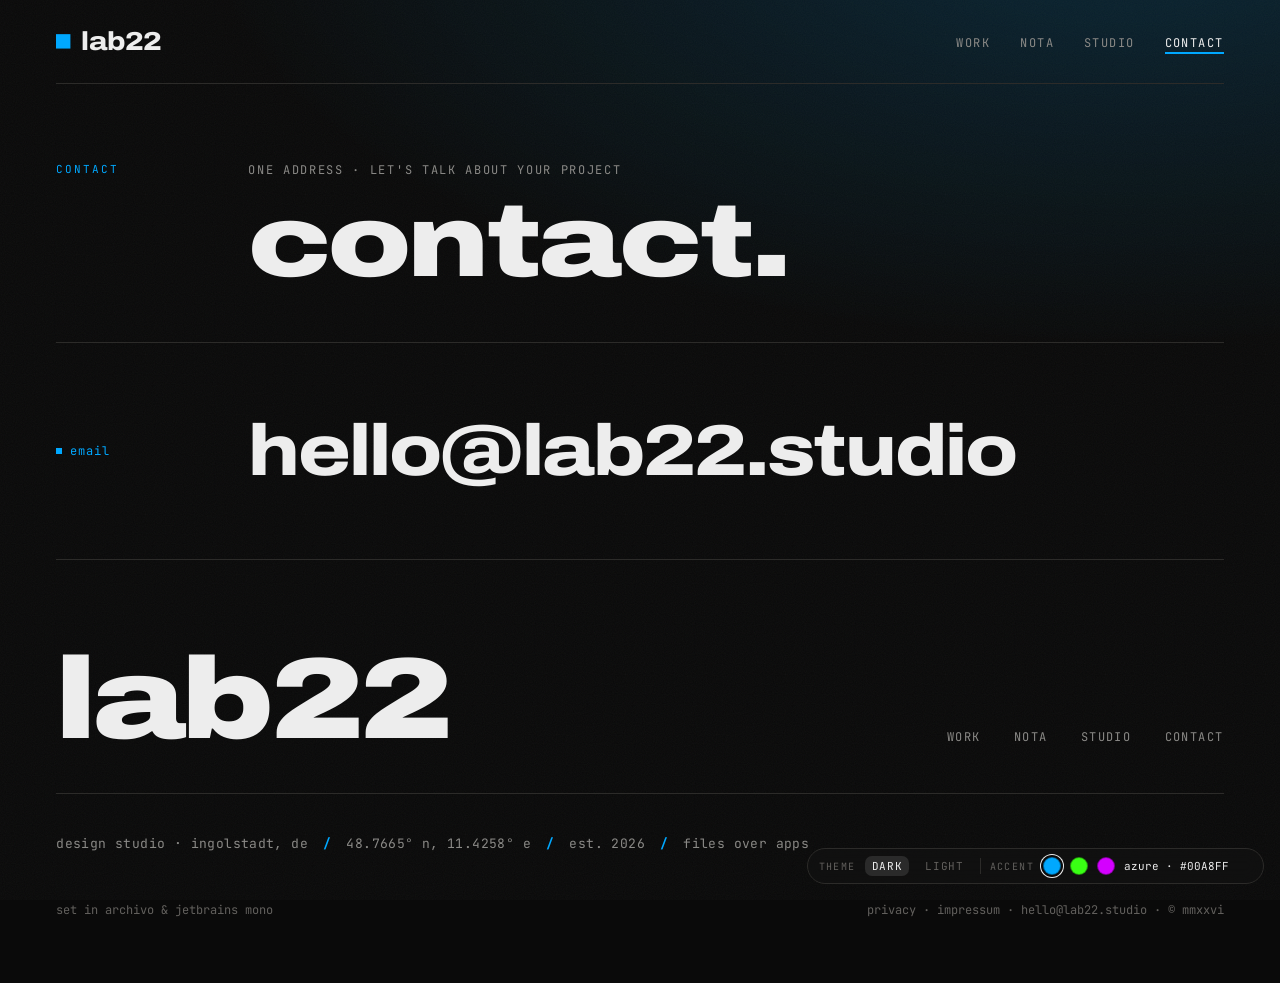
==== contact/index.html @ 40a488ed "redesign: engineered studio (Direction A) — Archivo + JetBrains Mono, blue #00A8FF signature, dark/l" ====
<!doctype html>
<html lang="en" data-theme="dark">
<head>
<meta charset="utf-8" />
<meta name="viewport" content="width=device-width, initial-scale=1" />
<title>contact — lab22</title>
<meta name="description" content="contact lab22 — hello@lab22.studio" />
<link rel="preconnect" href="https://fonts.googleapis.com" />
<link rel="preconnect" href="https://fonts.gstatic.com" crossorigin />
<link href="https://fonts.googleapis.com/css2?family=Archivo:wdth,wght@62..125,300..900&family=JetBrains+Mono:wght@400;500;700&display=swap" rel="stylesheet" />
<link rel="stylesheet" href="../styles.css" />
</head>
<body>
  <div class="wrap">

    <nav class="nav reveal d1" aria-label="primary">
      <a class="brand" href="../" aria-label="lab22 home">
        <span class="mark-sq" aria-hidden="true">■</span>
        <span class="wordmark">lab22</span>
      </a>
      <ul>
        <li><a href="../work/">work</a></li>
        <li><a href="../nota/">nota</a></li>
        <li><a href="../studio/">studio</a></li>
        <li><a class="is-active" href="./" aria-current="page">contact</a></li>
      </ul>
    </nav>

    <header class="page-head">
      <div class="marker">contact</div>
      <div>
        <p class="kicker">one address · let's talk about your project</p>
        <h1 class="title">contact.</h1>
      </div>
    </header>

    <section class="solo-body">
      <div class="marker"><span class="dot"></span>email</div>
      <a class="big-email" href="mailto:hello@lab22.studio">hello@lab22.studio</a>
    </section>

    <footer class="banner">
      <div class="banner-top">
        <a class="banner-mark" href="../" aria-label="lab22">lab22</a>
        <nav class="banner-nav" aria-label="footer">
          <a href="../work/">work</a>
          <a href="../nota/">nota</a>
          <a href="../studio/">studio</a>
          <a href="./">contact</a>
        </nav>
      </div>
      <div class="banner-meta">
        <span>design studio · ingolstadt, de</span>
        <span class="sl">/</span>
        <span>48.7665° n, 11.4258° e</span>
        <span class="sl">/</span>
        <span>est. 2026</span>
        <span class="sl">/</span>
        <span>files over apps</span>
      </div>
      <div class="banner-foot">
        <span>set in archivo &amp; jetbrains mono</span>
        <span><a href="../privacy/">privacy</a> · <a href="../impressum/">impressum</a> · <a href="mailto:hello@lab22.studio">hello@lab22.studio</a> · ©︎ mmxxvi</span>
      </div>
    </footer>

  </div>

  <div class="audit" role="group" aria-label="theme and accent">
    <span class="lab">theme</span>
    <button class="seg" data-theme="dark" aria-pressed="true">dark</button>
    <button class="seg" data-theme="light" aria-pressed="false">light</button>
    <span class="div"></span>
    <span class="lab">accent</span>
    <button class="sw" style="background:#00a8ff" data-neon="#00a8ff" data-name="azure · #00A8FF" aria-pressed="true" title="azure (signature)"></button>
    <button class="sw" style="background:#39ff14" data-neon="#39ff14" data-name="volt · #39FF14" aria-pressed="false" title="volt"></button>
    <button class="sw" style="background:#d400ff" data-neon="#d400ff" data-name="ultraviolet · #D400FF" aria-pressed="false" title="ultraviolet"></button>
    <span class="name mono" id="neon-name">azure · #00A8FF</span>
  </div>

  <script src="../script.js"></script>
</body>
</html>
---- styles.css ----
/* lab22.studio — engineered studio · Direction A
   Archivo (display) + JetBrains Mono (meta) · single blue signature #00A8FF
   dark = accent as text · light = accent as fills. Built 2026-06-14. */

:root{
  /* ---- dark (default) · accent = blue (single signature) ---- */
  --bg:#0a0a0a;
  --bg-elev:#111111;
  --ink:#ededed;
  --ink-dim:oklch(0.63 0.004 80);
  --ink-faint:oklch(0.49 0.006 90);
  --rule:oklch(0.29 0.004 80);
  --rule-soft:oklch(0.22 0.004 80);
  --neon:#00a8ff;
  --chip-ink:#04121d;
  --bloom-blend:screen;
  --bloom:30%;
  --bloom-op:.6;
  --grain-blend:normal;
  --grain-op:.045;
  --gut:clamp(20px,4.4vw,64px);
  --maxw:1320px;
  --rail:clamp(120px,12vw,180px);
}
:root[data-theme="light"]{
  /* ---- light: toned studio paper (warmer than white; cooler than nota cream) ---- */
  --bg:#e8e4d7;
  --bg-elev:#f1ede1;
  --ink:#14130f;
  --ink-dim:oklch(0.46 0.006 95);
  --ink-faint:oklch(0.66 0.007 95);
  --rule:oklch(0.86 0.006 95);
  --rule-soft:oklch(0.91 0.005 95);
  --chip-ink:#04121d;
  --bloom-blend:normal;
  --bloom:18%;
  --bloom-op:.4;
  --grain-blend:multiply;
  --grain-op:.05;
}
*{box-sizing:border-box;margin:0;padding:0}
html{-webkit-text-size-adjust:100%;scroll-behavior:smooth}
body{
  background:var(--bg);color:var(--ink);
  font-family:"Archivo",system-ui,sans-serif;font-weight:400;line-height:1.5;
  -webkit-font-smoothing:antialiased;text-rendering:optimizeLegibility;overflow-x:hidden;
  transition:background .35s ease,color .35s ease;
}
body::before{
  content:"";position:fixed;inset:0;z-index:0;pointer-events:none;
  background:radial-gradient(120vw 80vh at 88% -10%, color-mix(in srgb,var(--neon) var(--bloom), transparent), transparent 60%);
  mix-blend-mode:var(--bloom-blend);opacity:var(--bloom-op);transition:background .4s ease,opacity .35s ease;
}
body::after{
  content:"";position:fixed;inset:0;z-index:1;pointer-events:none;opacity:var(--grain-op);mix-blend-mode:var(--grain-blend);
  background-image:url("data:image/svg+xml,%3Csvg xmlns='http://www.w3.org/2000/svg' width='160' height='160'%3E%3Cfilter id='n'%3E%3CfeTurbulence type='fractalNoise' baseFrequency='0.9' numOctaves='2'/%3E%3C/filter%3E%3Crect width='100%25' height='100%25' filter='url(%23n)'/%3E%3C/svg%3E");
}
.wrap{position:relative;z-index:2;max-width:var(--maxw);margin:0 auto;padding:0 var(--gut)}
a{color:inherit;text-decoration:none}
.mono{font-family:"JetBrains Mono",monospace}
.label{font-family:"JetBrains Mono",monospace;font-size:11px;letter-spacing:.18em;text-transform:uppercase;color:var(--ink-dim)}
.chip{color:var(--chip-ink);background:var(--neon);border-radius:4px;padding:1px 7px;-webkit-box-decoration-break:clone;box-decoration-break:clone}

/* nav */
.nav{display:flex;align-items:center;justify-content:space-between;padding:22px 0;border-bottom:1px solid var(--rule)}
.brand{display:flex;align-items:center;gap:11px}
.mark-sq{color:var(--neon);font-family:"JetBrains Mono",monospace;font-size:24px;line-height:1;flex:none}
.wordmark{font-weight:800;font-stretch:115%;font-size:26px;letter-spacing:-.03em}
.nav ul{display:flex;gap:clamp(14px,2.4vw,30px);list-style:none}
.nav ul a{font-family:"JetBrains Mono",monospace;font-size:12px;letter-spacing:.12em;text-transform:uppercase;color:var(--ink-dim);position:relative;padding-bottom:3px}
.nav ul a::after{content:"";position:absolute;left:0;bottom:0;width:0;height:2px;background:var(--neon);transition:width .22s ease}
.nav ul a:hover{color:var(--ink)}
.nav ul a:hover::after{width:100%}
.nav ul a.is-active{color:var(--ink)}
.nav ul a.is-active::after{width:100%}

/* hero (home) */
.hero{padding:clamp(30px,4.6vw,58px) 0 clamp(28px,3.6vw,50px);border-bottom:1px solid var(--rule)}
.hero .over{display:flex;gap:14px;align-items:baseline;margin-bottom:clamp(16px,2.4vw,28px)}
.hero .over .idx{color:var(--neon)}
.display{font-weight:900;font-stretch:125%;line-height:.98;letter-spacing:-.025em;font-size:clamp(30px,5.6vw,80px);text-transform:lowercase}
.display .soft{color:var(--ink)}
.lede-line{margin-top:clamp(16px,2.4vw,26px);font-size:clamp(16px,1.9vw,22px);font-weight:500;font-stretch:106%;letter-spacing:-.01em;max-width:34ch;color:var(--ink)}
.lede-line .soft{color:var(--ink-faint)}
.principles{margin-top:clamp(14px,1.8vw,22px);display:flex;flex-wrap:wrap;gap:10px 0;font-family:"JetBrains Mono",monospace;font-size:clamp(12px,1.4vw,15px);color:var(--ink-dim)}
.principles span{display:inline-flex;align-items:center}
.principles span:not(:last-child)::after{content:"+";margin:0 14px;color:var(--neon);font-weight:700}
.principles b{color:var(--ink);font-weight:500}

/* practice rows (home) */
.row{display:grid;grid-template-columns:var(--rail) 1fr;gap:clamp(18px,3vw,48px);padding:clamp(48px,7vw,90px) 0;border-bottom:1px solid var(--rule)}
.row .rail{display:flex;flex-direction:column;gap:8px;align-items:flex-start}
.row .num{font-family:"JetBrains Mono",monospace;font-size:12px;color:var(--neon);letter-spacing:.08em}
.h-lg{font-weight:800;font-stretch:118%;line-height:1.0;letter-spacing:-.02em;font-size:clamp(30px,5.4vw,68px);text-transform:lowercase}
.h-lg .em{color:var(--neon)}
.subline{margin-top:18px;color:var(--ink-dim);font-size:clamp(15px,1.7vw,18px)}
.cta,.link,.email{display:inline-flex;align-items:center;gap:10px;margin-top:26px;font-family:"JetBrains Mono",monospace;font-size:13px;letter-spacing:.08em;text-transform:uppercase}
.cta{color:var(--neon)}
.link,.email{color:var(--ink);border-bottom:1px solid var(--rule);padding-bottom:4px;transition:border-color .2s}
.link:hover,.email:hover{border-color:var(--neon)}
.arrow{transition:transform .2s ease}
.cta:hover .arrow,.link:hover .arrow,.email:hover .arrow{transform:translateX(5px)}
.row .copy{font-size:clamp(22px,3.4vw,40px);font-weight:500;font-stretch:108%;line-height:1.18;letter-spacing:-.01em;max-width:18ch}
.row .copy .soft{color:var(--ink-faint)}
.place{color:var(--neon)}

/* ---------- inner-page components ---------- */
.page-head{display:grid;grid-template-columns:var(--rail) 1fr;gap:clamp(18px,3vw,48px);padding:clamp(40px,6vw,80px) 0 clamp(30px,4vw,52px);border-bottom:1px solid var(--rule)}
.page-head .marker{font-family:"JetBrains Mono",monospace;font-size:11px;letter-spacing:.18em;text-transform:uppercase;color:var(--neon)}
.kicker{font-family:"JetBrains Mono",monospace;font-size:12px;letter-spacing:.14em;text-transform:uppercase;color:var(--ink-dim);margin-bottom:14px}
.title{font-weight:900;font-stretch:125%;line-height:.96;letter-spacing:-.03em;font-size:clamp(40px,8vw,104px);text-transform:lowercase}
.title .em{color:var(--neon)}
:root[data-theme="light"] .title .em{color:var(--chip-ink);background:var(--neon);border-radius:6px;padding:0 .1em;-webkit-box-decoration-break:clone;box-decoration-break:clone}

.section{display:grid;grid-template-columns:var(--rail) 1fr;gap:clamp(18px,3vw,48px);padding:clamp(40px,6vw,80px) 0;border-bottom:1px solid var(--rule)}
.section .marker{display:flex;align-items:center;gap:8px;font-family:"JetBrains Mono",monospace;font-size:12px;letter-spacing:.08em;color:var(--neon)}
.section .marker .dot{width:6px;height:6px;background:var(--neon);display:inline-block}
.section .body{max-width:64ch}
.section .body .label{display:block;margin-bottom:14px}
.section .h{font-weight:800;font-stretch:112%;line-height:1.05;letter-spacing:-.02em;font-size:clamp(24px,3.6vw,44px);text-transform:lowercase;margin-bottom:18px}
.section .h .em{color:var(--neon)}
.section .body p{color:var(--ink-dim);font-size:clamp(15px,1.5vw,18px);line-height:1.6;margin-top:14px;max-width:60ch}
.section .body p strong{color:var(--ink);font-weight:600}
.section .body p em{font-style:italic;color:var(--ink)}
.section .body p.quiet{color:var(--ink-faint)}
.section .body p code{font-family:"JetBrains Mono",monospace;font-size:.92em;color:var(--ink)}
.section .body p a{color:var(--neon);border-bottom:1px solid var(--rule);transition:border-color .2s}
.section .body p a:hover{border-color:var(--neon)}

.lead-row{display:grid;grid-template-columns:var(--rail) 1fr;gap:clamp(18px,3vw,48px);padding:clamp(34px,5vw,64px) 0;border-bottom:1px solid var(--rule)}
.lead-row .marker{font-family:"JetBrains Mono",monospace;font-size:11px;letter-spacing:.18em;text-transform:uppercase;color:var(--ink-dim)}
.lead{font-size:clamp(20px,3vw,34px);font-weight:500;font-stretch:106%;line-height:1.22;letter-spacing:-.015em;max-width:26ch}
.lead em{font-style:normal;color:var(--neon)}
:root[data-theme="light"] .lead em{color:var(--chip-ink);background:var(--neon);border-radius:5px;padding:0 .12em;-webkit-box-decoration-break:clone;box-decoration-break:clone}

.solo-body{display:grid;grid-template-columns:var(--rail) 1fr;gap:clamp(18px,3vw,48px);padding:clamp(40px,6vw,72px) 0;border-bottom:1px solid var(--rule)}
.solo-body .marker{display:flex;align-items:center;gap:8px;font-family:"JetBrains Mono",monospace;font-size:12px;letter-spacing:.08em;color:var(--neon)}
.solo-body .marker .dot{width:6px;height:6px;background:var(--neon);display:inline-block}
.solo-body p{font-size:clamp(17px,1.9vw,22px);line-height:1.6;color:var(--ink);max-width:64ch;font-weight:400}
.solo-body p em{font-style:italic}
.solo-body p code{font-family:"JetBrains Mono",monospace;font-size:.9em;color:var(--ink-dim)}
.solo-body p a{color:var(--neon);border-bottom:1px solid var(--rule);transition:border-color .2s}
.solo-body p a:hover{border-color:var(--neon)}
.solo-body .big-email{font-weight:800;font-stretch:118%;font-size:clamp(30px,6vw,72px);letter-spacing:-.03em;line-height:1}
.solo-body .big-email:hover{color:var(--neon)}

.end-cta{display:grid;grid-template-columns:var(--rail) 1fr;gap:clamp(18px,3vw,48px);padding:clamp(48px,7vw,96px) 0;border-bottom:1px solid var(--rule)}
.end-cta .marker{display:flex;align-items:center;gap:8px;font-family:"JetBrains Mono",monospace;font-size:12px;letter-spacing:.08em;color:var(--neon)}
.end-cta .marker .dot{width:6px;height:6px;background:var(--neon);display:inline-block}
.end-cta .h{font-weight:900;font-stretch:120%;font-size:clamp(28px,5vw,60px);letter-spacing:-.025em;text-transform:lowercase;line-height:1}
.end-cta p{color:var(--ink-dim);margin-top:16px;font-size:clamp(15px,1.7vw,19px);max-width:52ch}
.end-cta p em{color:var(--ink);font-style:italic}

.artifact{margin-top:30px;border:1px solid var(--rule);border-radius:8px;overflow:hidden;background:var(--bg-elev)}
.artifact .titlebar{display:flex;align-items:center;gap:12px;padding:9px 14px;border-bottom:1px solid var(--rule)}
.artifact .dots{display:flex;gap:6px}
.artifact .dots .dot{width:10px;height:10px;border-radius:50%}
.artifact .dots .r{background:#ff5f57}.artifact .dots .y{background:#febc2e}.artifact .dots .g{background:#28c840}
.artifact .filename{font-family:"JetBrains Mono",monospace;font-size:11px;color:var(--ink-dim);letter-spacing:.04em}
.artifact .viewport{min-height:200px;display:flex;align-items:center;justify-content:center;
  background:repeating-linear-gradient(45deg,transparent,transparent 11px,color-mix(in srgb,var(--ink) 4%,transparent) 11px,color-mix(in srgb,var(--ink) 4%,transparent) 12px)}
.artifact .placeholder-msg{font-family:"JetBrains Mono",monospace;font-size:12px;letter-spacing:.1em;text-transform:uppercase;color:var(--ink-faint)}

/* ---------- banner footer ---------- */
.banner{padding:clamp(46px,7vw,96px) 0 clamp(40px,5vw,68px)}
.banner-top{display:flex;align-items:flex-end;justify-content:space-between;flex-wrap:wrap;gap:20px;padding-bottom:clamp(26px,3.6vw,44px);border-bottom:1px solid var(--rule)}
.banner-mark{font-weight:900;font-stretch:125%;font-size:clamp(44px,9vw,120px);letter-spacing:-.03em;line-height:.86}
.banner-nav{display:flex;gap:clamp(16px,2.6vw,34px)}
.banner-nav a{font-family:"JetBrains Mono",monospace;font-size:12px;letter-spacing:.12em;text-transform:uppercase;color:var(--ink-dim);padding-bottom:3px;position:relative}
.banner-nav a::after{content:"";position:absolute;left:0;bottom:0;width:0;height:2px;background:var(--neon);transition:width .22s}
.banner-nav a:hover{color:var(--ink)}
.banner-nav a:hover::after{width:100%}
.banner-meta{display:flex;flex-wrap:wrap;align-items:center;gap:9px 15px;margin-top:clamp(24px,3.4vw,40px);font-family:"JetBrains Mono",monospace;font-size:clamp(11px,1.25vw,13px);letter-spacing:.03em;color:var(--ink-dim)}
.banner-meta .sl{color:var(--neon);font-weight:700}
.banner-foot{display:flex;justify-content:space-between;flex-wrap:wrap;gap:12px;margin-top:clamp(28px,4vw,48px);font-family:"JetBrains Mono",monospace;font-size:12px;color:var(--ink-faint)}
.banner-foot a:hover{color:var(--neon)}

/* ---------- LIGHT-MODE accent treatment: blue survives as solid fills / darkened text ---------- */
:root[data-theme="light"] .hero .over .idx{color:var(--chip-ink);background:var(--neon);border-radius:4px;padding:1px 8px}
:root[data-theme="light"] .h-lg .em,
:root[data-theme="light"] .place{color:var(--chip-ink);background:var(--neon);border-radius:4px;padding:0 .14em;-webkit-box-decoration-break:clone;box-decoration-break:clone}
:root[data-theme="light"] .row .num{color:var(--chip-ink);background:var(--neon);border-radius:4px;padding:1px 7px}
:root[data-theme="light"] .cta{color:var(--chip-ink);background:var(--neon);border-radius:999px;padding:9px 15px;margin-top:24px}
:root[data-theme="light"] .principles span:not(:last-child)::after{color:var(--ink-faint)}
:root[data-theme="light"] .nav ul a::after,
:root[data-theme="light"] .banner-nav a::after{background:var(--ink)}
:root[data-theme="light"] .link:hover,
:root[data-theme="light"] .email:hover{border-color:var(--ink)}
:root[data-theme="light"] .banner-foot a:hover{color:var(--ink)}
:root[data-theme="light"] .section .marker,:root[data-theme="light"] .solo-body .marker,:root[data-theme="light"] .end-cta .marker,:root[data-theme="light"] .page-head .marker,:root[data-theme="light"] .section .marker .dot,:root[data-theme="light"] .solo-body .marker .dot,:root[data-theme="light"] .end-cta .marker .dot{color:color-mix(in srgb,var(--neon) 72%,#000)}
:root[data-theme="light"] .section .h .em,:root[data-theme="light"] .section .body p a,:root[data-theme="light"] .solo-body p a,:root[data-theme="light"] .row .num{color:color-mix(in srgb,var(--neon) 70%,#000)}

/* ---------- control bar: theme + accent ---------- */
.audit{position:fixed;right:16px;bottom:16px;z-index:20;display:flex;align-items:center;gap:9px;
  background:color-mix(in srgb,var(--bg-elev) 84%, transparent);backdrop-filter:blur(9px);
  border:1px solid var(--rule);border-radius:999px;padding:7px 11px;transition:background .35s,border-color .35s}
.audit .lab{font-family:"JetBrains Mono",monospace;font-size:10px;letter-spacing:.14em;text-transform:uppercase;color:var(--ink-faint)}
.audit .seg{font-family:"JetBrains Mono",monospace;font-size:11px;letter-spacing:.06em;text-transform:uppercase;color:var(--ink-faint);background:none;border:0;cursor:pointer;padding:3px 7px;border-radius:7px;transition:.18s}
.audit .seg[aria-pressed="true"]{color:var(--ink);background:color-mix(in srgb,var(--ink) 12%,transparent)}
.audit .seg:hover{color:var(--ink)}
.audit .div{width:1px;height:16px;background:var(--rule);flex:none}
.audit .sw{width:18px;height:18px;border-radius:50%;border:1px solid #0006;cursor:pointer;padding:0;outline:0;transition:transform .15s}
.audit .sw:hover{transform:scale(1.18)}
.audit .sw[aria-pressed="true"]{box-shadow:0 0 0 2px var(--bg),0 0 0 3px var(--ink)}
.audit .name{font-family:"JetBrains Mono",monospace;font-size:11px;color:var(--ink);min-width:128px}

@media (prefers-reduced-motion:no-preference){
  .reveal{opacity:0;transform:translateY(16px);animation:rise .9s cubic-bezier(.2,.7,.2,1) forwards}
  .d1{animation-delay:.05s}.d2{animation-delay:.16s}.d3{animation-delay:.28s}
  @keyframes rise{to{opacity:1;transform:none}}
}
@media (max-width:760px){
  .nav ul{gap:14px}
  .row,.page-head,.section,.lead-row,.solo-body,.end-cta{grid-template-columns:1fr;gap:14px}
  .row .rail{flex-direction:row;gap:14px;align-items:center}
  .audit .name,.audit .lab{display:none}
}
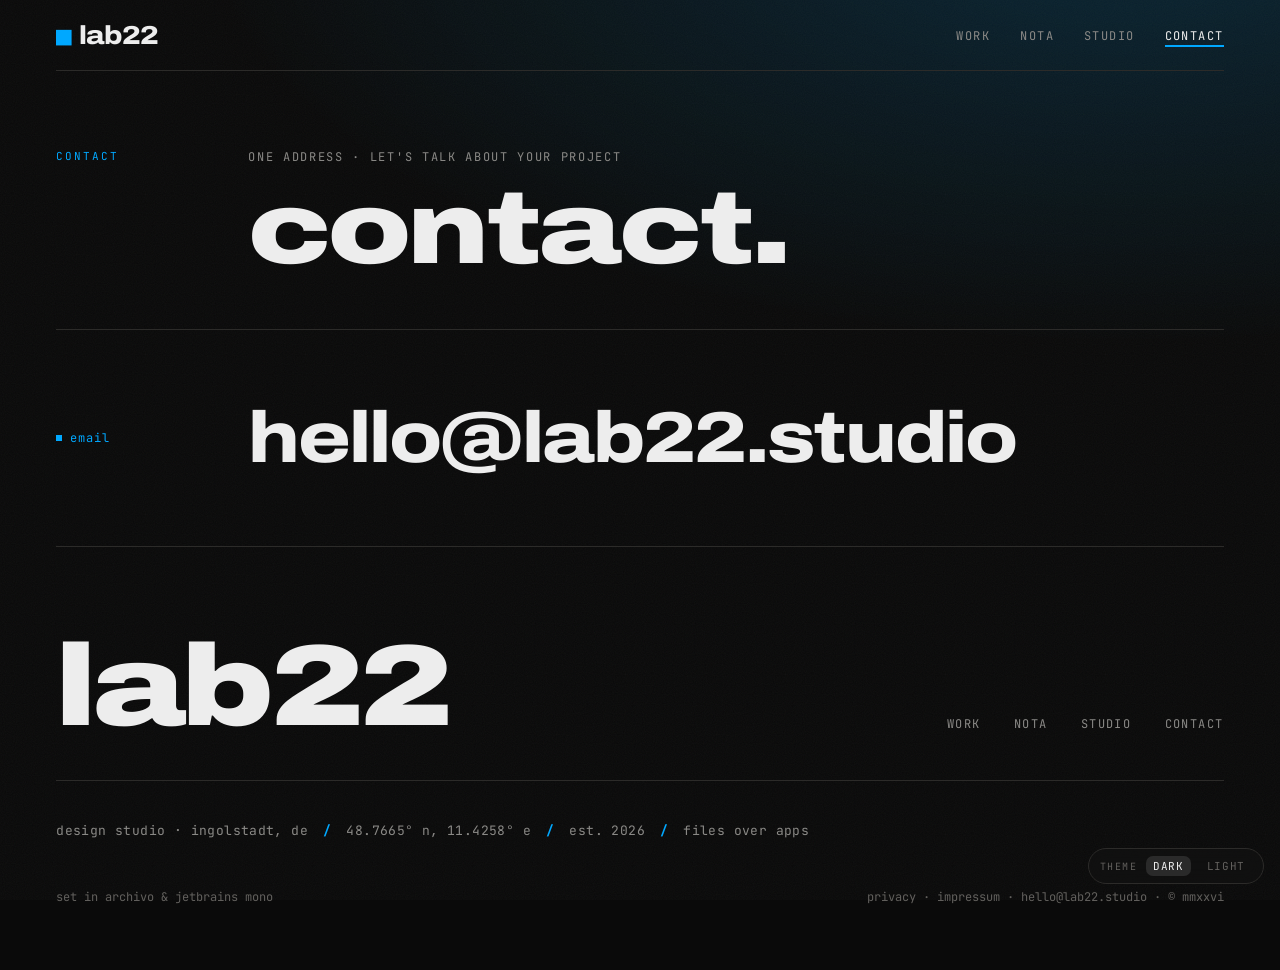
==== commit c600243b: "Standardize ■ lab22 lockup; remove accent chooser (theme-only) - Lockup: square=1em, optically cente" ====
--- a/contact/index.html
+++ b/contact/index.html
@@ -66,16 +66,10 @@
 
   </div>
 
-  <div class="audit" role="group" aria-label="theme and accent">
+  <div class="audit" role="group" aria-label="theme">
     <span class="lab">theme</span>
     <button class="seg" data-theme="dark" aria-pressed="true">dark</button>
     <button class="seg" data-theme="light" aria-pressed="false">light</button>
-    <span class="div"></span>
-    <span class="lab">accent</span>
-    <button class="sw" style="background:#00a8ff" data-neon="#00a8ff" data-name="azure · #00A8FF" aria-pressed="true" title="azure (signature)"></button>
-    <button class="sw" style="background:#39ff14" data-neon="#39ff14" data-name="volt · #39FF14" aria-pressed="false" title="volt"></button>
-    <button class="sw" style="background:#d400ff" data-neon="#d400ff" data-name="ultraviolet · #D400FF" aria-pressed="false" title="ultraviolet"></button>
-    <span class="name mono" id="neon-name">azure · #00A8FF</span>
   </div>
 
   <script src="../script.js"></script>
--- a/styles.css
+++ b/styles.css
@@ -63,9 +63,10 @@
 
 /* nav */
 .nav{display:flex;align-items:center;justify-content:space-between;padding:22px 0;border-bottom:1px solid var(--rule)}
-.brand{display:flex;align-items:center;gap:11px}
-.mark-sq{color:var(--neon);font-family:"JetBrains Mono",monospace;font-size:24px;line-height:1;flex:none}
-.wordmark{font-weight:800;font-stretch:115%;font-size:26px;letter-spacing:-.03em}
+/* ■ lab22 lockup — canonical standard: square=1em, optically centered in cap band, gap .24em, neon on both themes */
+.brand{display:flex;align-items:center;gap:.24em;font-size:26px}
+.mark-sq{color:var(--neon);font-family:"JetBrains Mono",monospace;font-size:1em;line-height:1;flex:none;transform:translateY(.11em)}
+.wordmark{font-weight:800;font-stretch:115%;font-size:1em;letter-spacing:-.03em;line-height:1}
 .nav ul{display:flex;gap:clamp(14px,2.4vw,30px);list-style:none}
 .nav ul a{font-family:"JetBrains Mono",monospace;font-size:12px;letter-spacing:.12em;text-transform:uppercase;color:var(--ink-dim);position:relative;padding-bottom:3px}
 .nav ul a::after{content:"";position:absolute;left:0;bottom:0;width:0;height:2px;background:var(--neon);transition:width .22s ease}
@@ -198,11 +199,6 @@
 .audit .seg{font-family:"JetBrains Mono",monospace;font-size:11px;letter-spacing:.06em;text-transform:uppercase;color:var(--ink-faint);background:none;border:0;cursor:pointer;padding:3px 7px;border-radius:7px;transition:.18s}
 .audit .seg[aria-pressed="true"]{color:var(--ink);background:color-mix(in srgb,var(--ink) 12%,transparent)}
 .audit .seg:hover{color:var(--ink)}
-.audit .div{width:1px;height:16px;background:var(--rule);flex:none}
-.audit .sw{width:18px;height:18px;border-radius:50%;border:1px solid #0006;cursor:pointer;padding:0;outline:0;transition:transform .15s}
-.audit .sw:hover{transform:scale(1.18)}
-.audit .sw[aria-pressed="true"]{box-shadow:0 0 0 2px var(--bg),0 0 0 3px var(--ink)}
-.audit .name{font-family:"JetBrains Mono",monospace;font-size:11px;color:var(--ink);min-width:128px}
 
 @media (prefers-reduced-motion:no-preference){
   .reveal{opacity:0;transform:translateY(16px);animation:rise .9s cubic-bezier(.2,.7,.2,1) forwards}
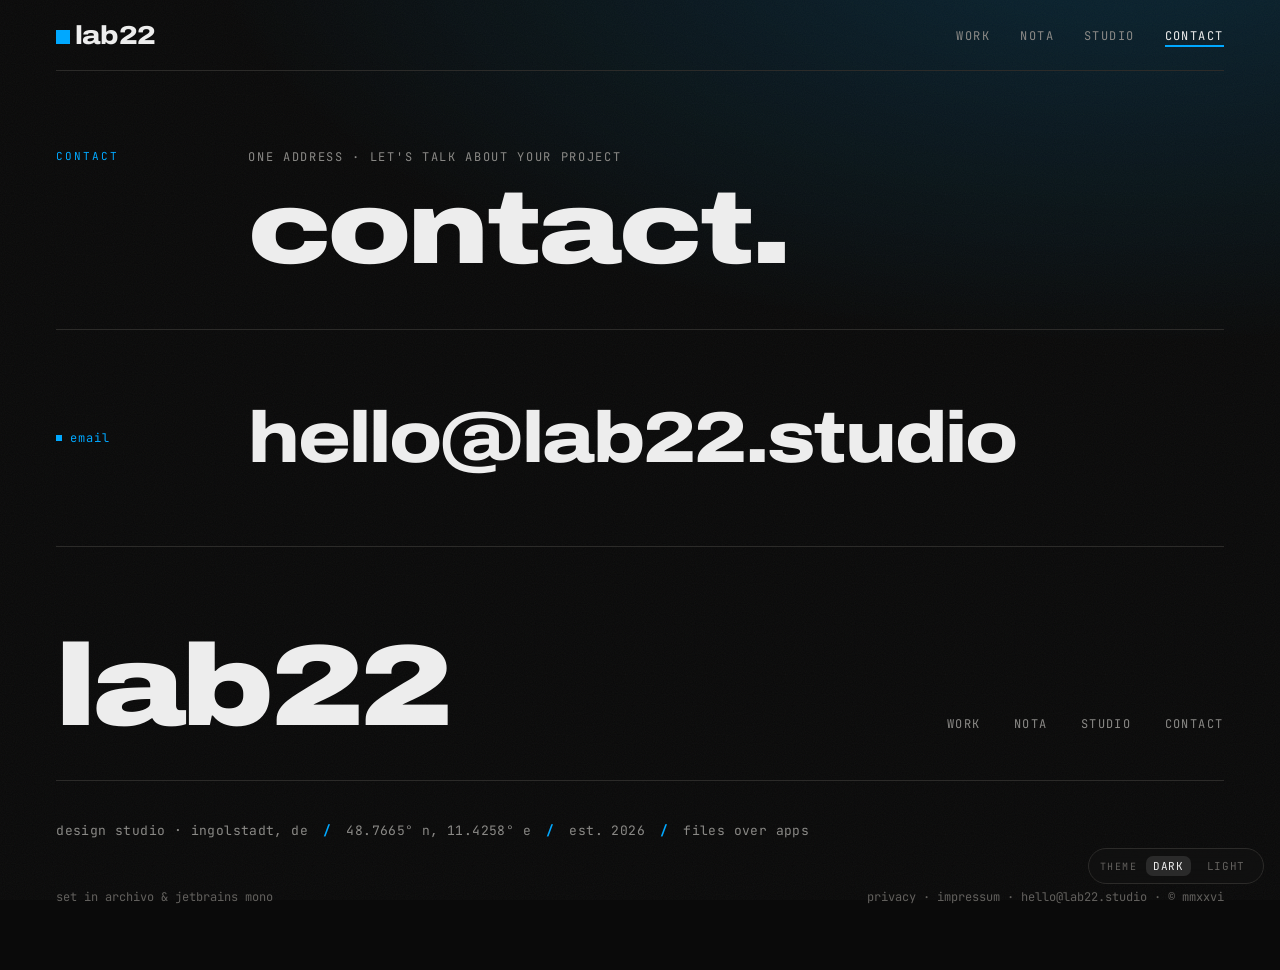
==== commit 9d29e7ac: "lab22 lockup: square is now a solid CSS box (x-height, on the baseline) Replace the typeable ■ glyph" ====
--- a/contact/index.html
+++ b/contact/index.html
@@ -15,7 +15,7 @@
 
     <nav class="nav reveal d1" aria-label="primary">
       <a class="brand" href="../" aria-label="lab22 home">
-        <span class="mark-sq" aria-hidden="true">■</span>
+        <span class="mark-sq" aria-hidden="true"></span>
         <span class="wordmark">lab22</span>
       </a>
       <ul>
--- a/styles.css
+++ b/styles.css
@@ -63,9 +63,9 @@
 
 /* nav */
 .nav{display:flex;align-items:center;justify-content:space-between;padding:22px 0;border-bottom:1px solid var(--rule)}
-/* ■ lab22 lockup — canonical standard: square=1em, optically centered in cap band, gap .24em, neon on both themes */
-.brand{display:flex;align-items:center;gap:.24em;font-size:26px}
-.mark-sq{color:var(--neon);font-family:"JetBrains Mono",monospace;font-size:1em;line-height:1;flex:none;transform:translateY(.11em)}
+/* ■ lab22 lockup — canonical standard: solid CSS box, x-height, bottom edge on the baseline; gap .20em; neon on both themes */
+.brand{display:flex;align-items:baseline;gap:.20em;font-size:26px}
+.mark-sq{display:inline-block;width:.52em;height:.52em;background:var(--neon);flex:none}
 .wordmark{font-weight:800;font-stretch:115%;font-size:1em;letter-spacing:-.03em;line-height:1}
 .nav ul{display:flex;gap:clamp(14px,2.4vw,30px);list-style:none}
 .nav ul a{font-family:"JetBrains Mono",monospace;font-size:12px;letter-spacing:.12em;text-transform:uppercase;color:var(--ink-dim);position:relative;padding-bottom:3px}
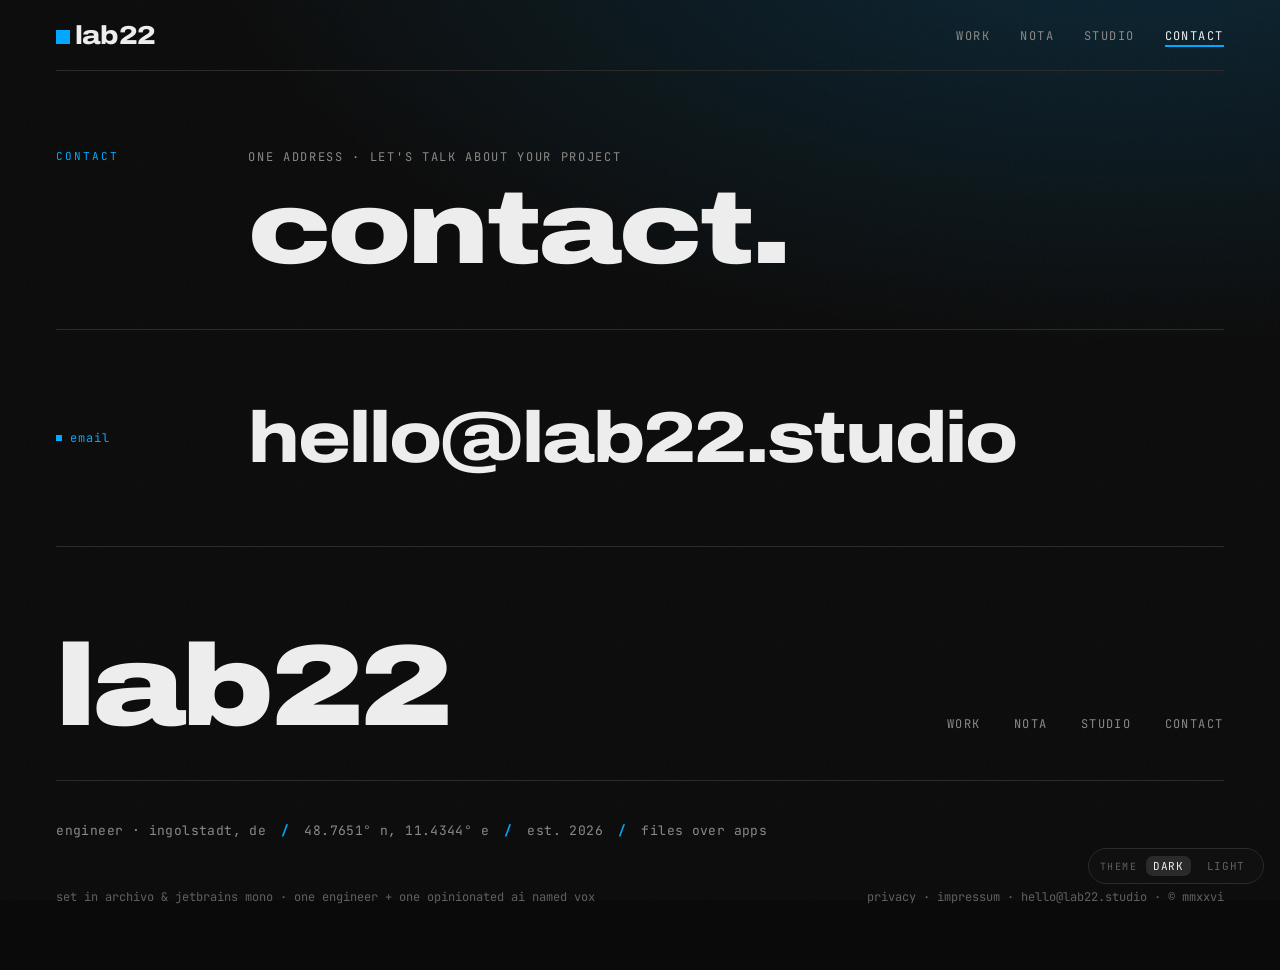
==== commit 6a8d415a: "content: full copy audit — engineer positioning, founding story, case system, blue favicon - title →" ====
--- a/contact/index.html
+++ b/contact/index.html
@@ -9,6 +9,9 @@
 <link rel="preconnect" href="https://fonts.gstatic.com" crossorigin />
 <link href="https://fonts.googleapis.com/css2?family=Archivo:wdth,wght@62..125,300..900&family=JetBrains+Mono:wght@400;500;700&display=swap" rel="stylesheet" />
 <link rel="stylesheet" href="../styles.css" />
+<link rel="icon" href="/favicon.svg" type="image/svg+xml" />
+<link rel="icon" href="/favicon.ico" sizes="any" />
+<link rel="apple-touch-icon" href="/apple-touch-icon.png" />
 </head>
 <body>
   <div class="wrap">
@@ -50,16 +53,16 @@
         </nav>
       </div>
       <div class="banner-meta">
-        <span>design studio · ingolstadt, de</span>
+        <span>engineer · ingolstadt, de</span>
         <span class="sl">/</span>
-        <span>48.7665° n, 11.4258° e</span>
+        <span>48.7651° n, 11.4344° e</span>
         <span class="sl">/</span>
         <span>est. 2026</span>
         <span class="sl">/</span>
         <span>files over apps</span>
       </div>
       <div class="banner-foot">
-        <span>set in archivo &amp; jetbrains mono</span>
+        <span>set in archivo &amp; jetbrains mono · one engineer + one opinionated ai named vox</span>
         <span><a href="../privacy/">privacy</a> · <a href="../impressum/">impressum</a> · <a href="mailto:hello@lab22.studio">hello@lab22.studio</a> · ©︎ mmxxvi</span>
       </div>
     </footer>
--- a/styles.css
+++ b/styles.css
@@ -104,6 +104,10 @@
 .row .copy{font-size:clamp(22px,3.4vw,40px);font-weight:500;font-stretch:108%;line-height:1.18;letter-spacing:-.01em;max-width:18ch}
 .row .copy .soft{color:var(--ink-faint)}
 .place{color:var(--neon)}
+/* home work-row: big headline doubles as the link to contact */
+.row-link{display:inline-block}
+.row-link .arrow{font-size:.42em;vertical-align:.18em}
+.row-link:hover .arrow{transform:translateX(5px)}
 
 /* ---------- inner-page components ---------- */
 .page-head{display:grid;grid-template-columns:var(--rail) 1fr;gap:clamp(18px,3vw,48px);padding:clamp(40px,6vw,80px) 0 clamp(30px,4vw,52px);border-bottom:1px solid var(--rule)}
@@ -138,6 +142,7 @@
 .solo-body .marker{display:flex;align-items:center;gap:8px;font-family:"JetBrains Mono",monospace;font-size:12px;letter-spacing:.08em;color:var(--neon)}
 .solo-body .marker .dot{width:6px;height:6px;background:var(--neon);display:inline-block}
 .solo-body p{font-size:clamp(17px,1.9vw,22px);line-height:1.6;color:var(--ink);max-width:64ch;font-weight:400}
+.solo-body p+p{margin-top:1.1em}
 .solo-body p em{font-style:italic}
 .solo-body p code{font-family:"JetBrains Mono",monospace;font-size:.9em;color:var(--ink-dim)}
 .solo-body p a{color:var(--neon);border-bottom:1px solid var(--rule);transition:border-color .2s}
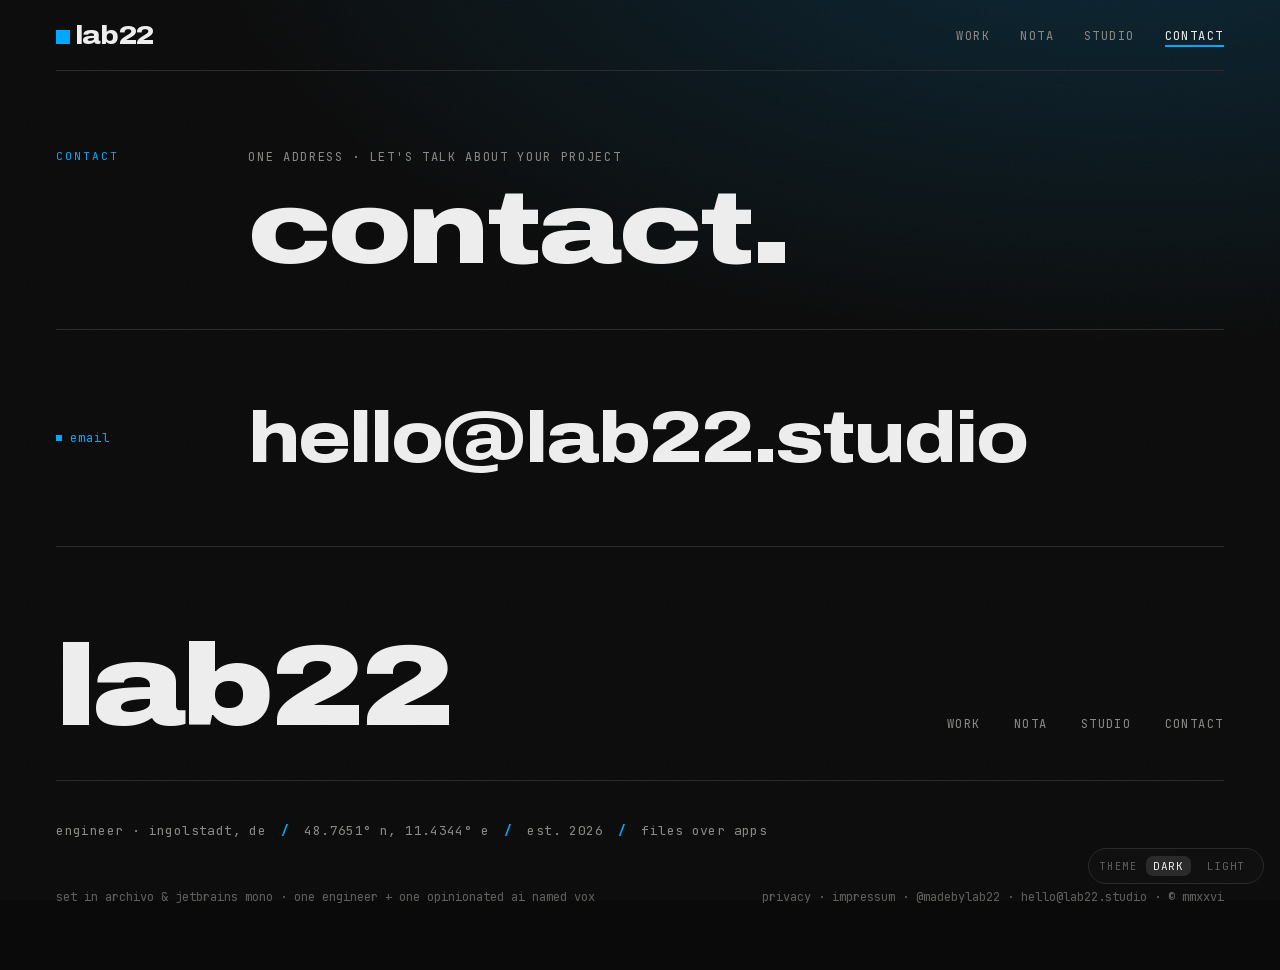
==== commit 509775e0: "feat(site): self-host fonts (GDPR) · website Datenschutzerklärung · @madebylab22 · impressum fixes -" ====
--- a/contact/index.html
+++ b/contact/index.html
@@ -5,9 +5,6 @@
 <meta name="viewport" content="width=device-width, initial-scale=1" />
 <title>contact — lab22</title>
 <meta name="description" content="contact lab22 — hello@lab22.studio" />
-<link rel="preconnect" href="https://fonts.googleapis.com" />
-<link rel="preconnect" href="https://fonts.gstatic.com" crossorigin />
-<link href="https://fonts.googleapis.com/css2?family=Archivo:wdth,wght@62..125,300..900&family=JetBrains+Mono:wght@400;500;700&display=swap" rel="stylesheet" />
 <link rel="stylesheet" href="../styles.css" />
 <link rel="icon" href="/favicon.svg" type="image/svg+xml" />
 <link rel="icon" href="/favicon.ico" sizes="any" />
@@ -63,7 +60,7 @@
       </div>
       <div class="banner-foot">
         <span>set in archivo &amp; jetbrains mono · one engineer + one opinionated ai named vox</span>
-        <span><a href="../privacy/">privacy</a> · <a href="../impressum/">impressum</a> · <a href="mailto:hello@lab22.studio">hello@lab22.studio</a> · ©︎ mmxxvi</span>
+        <span><a href="../privacy/">privacy</a> · <a href="../impressum/">impressum</a> · <a href="https://instagram.com/madebylab22" rel="me noopener" target="_blank">@madebylab22</a> · <a href="mailto:hello@lab22.studio">hello@lab22.studio</a> · ©︎ mmxxvi</span>
       </div>
     </footer>
 
--- a/styles.css
+++ b/styles.css
@@ -1,6 +1,11 @@
 /* lab22.studio — engineered studio · Direction A
    Archivo (display) + JetBrains Mono (meta) · single blue signature #00A8FF
    dark = accent as text · light = accent as fills. Built 2026-06-14. */
+
+/* self-hosted fonts — no third-party CDN, so no visitor IP is sent to Google (GDPR).
+   Both are variable woff2, latin subset (covers EN + DE). Added 2026-06-25. */
+@font-face{font-family:"Archivo";font-style:normal;font-weight:300 900;font-stretch:62% 125%;font-display:swap;src:url("fonts/archivo-latin.woff2") format("woff2")}
+@font-face{font-family:"JetBrains Mono";font-style:normal;font-weight:400 700;font-display:swap;src:url("fonts/jetbrains-mono-latin.woff2") format("woff2")}
 
 :root{
   /* ---- dark (default) · accent = blue (single signature) ---- */
@@ -132,6 +137,22 @@
 .section .body p a{color:var(--neon);border-bottom:1px solid var(--rule);transition:border-color .2s}
 .section .body p a:hover{border-color:var(--neon)}
 
+/* nota screenshots — framed hero strip (nota page) */
+.shots{padding:clamp(44px,6vw,86px) 0;border-bottom:1px solid var(--rule);overflow:hidden}
+.shots-head{display:grid;grid-template-columns:var(--rail) 1fr;gap:clamp(18px,3vw,48px);margin-bottom:clamp(34px,4.5vw,60px)}
+.shots-head .label{align-self:start}
+.shots-h{font-weight:800;font-stretch:112%;line-height:1.05;letter-spacing:-.02em;font-size:clamp(24px,3.6vw,44px);text-transform:lowercase}
+.shots-h .em{color:var(--neon)}
+:root[data-theme="light"] .shots-h .em{color:var(--chip-ink);background:var(--neon);border-radius:6px;padding:0 .1em;-webkit-box-decoration-break:clone;box-decoration-break:clone}
+.strip{display:flex;justify-content:center;align-items:flex-end;gap:clamp(14px,2.6vw,38px);flex-wrap:wrap}
+.phone{margin:0;display:flex;flex-direction:column;align-items:center;gap:16px;width:clamp(178px,19vw,232px)}
+.phone.raise{margin-bottom:clamp(22px,3.4vw,52px)}
+.device{width:100%;background:#0b0b0c;border-radius:34px;padding:7px;box-shadow:0 36px 70px -26px rgba(0,0,0,.78),0 0 0 1px rgba(255,255,255,.06);border:1px solid rgba(255,255,255,.05)}
+.device img{display:block;width:100%;height:auto;border-radius:27px}
+.phone figcaption{font-family:"JetBrains Mono",monospace;font-size:11px;letter-spacing:.14em;text-transform:uppercase;color:var(--ink-faint)}
+.phone figcaption b{color:var(--neon);font-weight:500}
+@media(max-width:760px){.shots-head{grid-template-columns:1fr}.phone.raise{margin-bottom:0}.phone{width:clamp(150px,42vw,220px)}}
+
 .lead-row{display:grid;grid-template-columns:var(--rail) 1fr;gap:clamp(18px,3vw,48px);padding:clamp(34px,5vw,64px) 0;border-bottom:1px solid var(--rule)}
 .lead-row .marker{font-family:"JetBrains Mono",monospace;font-size:11px;letter-spacing:.18em;text-transform:uppercase;color:var(--ink-dim)}
 .lead{font-size:clamp(20px,3vw,34px);font-weight:500;font-stretch:106%;line-height:1.22;letter-spacing:-.015em;max-width:26ch}
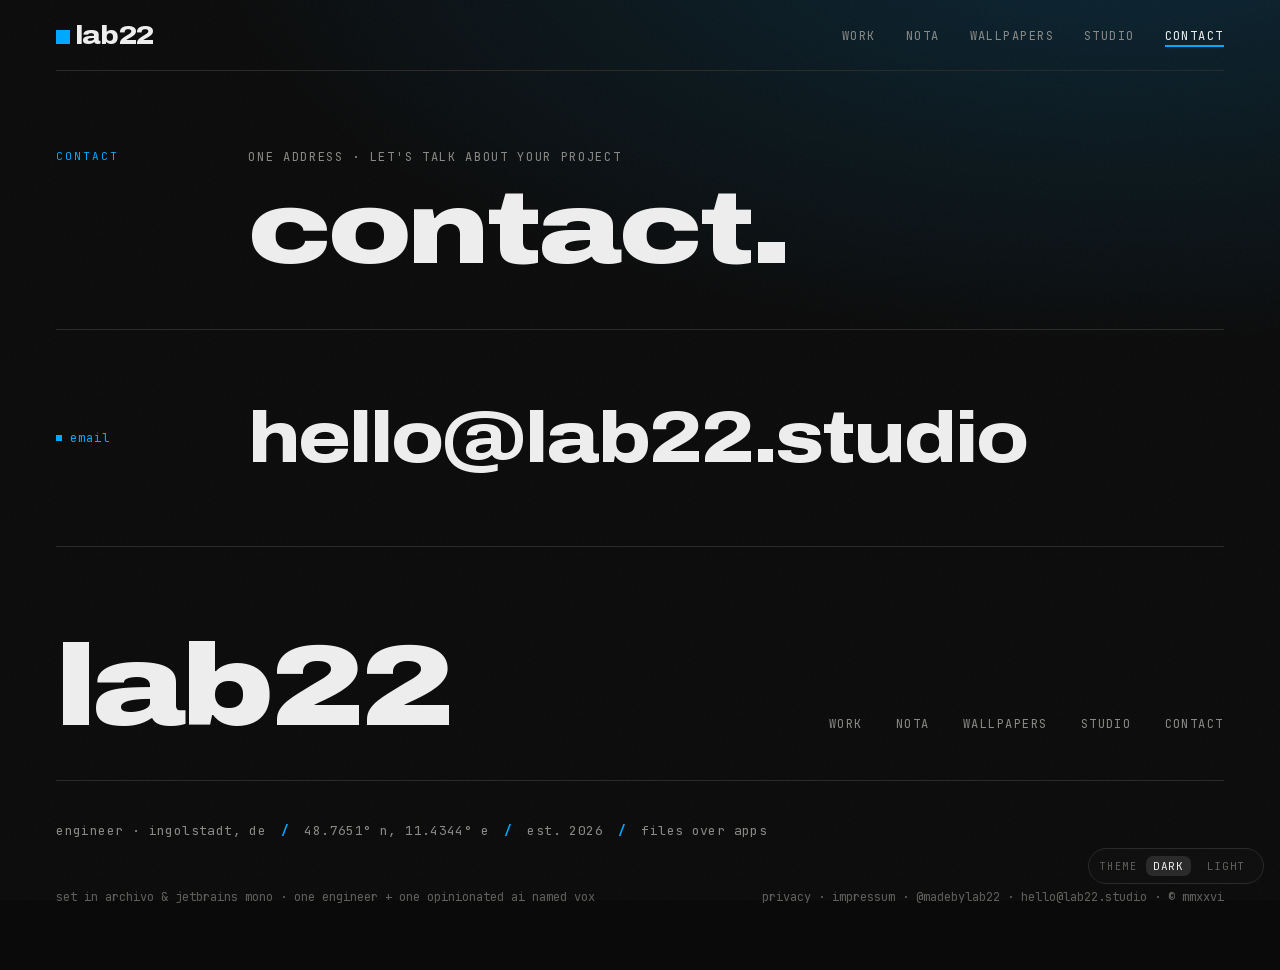
==== commit e8c160a5: "wallpapers: rebuild in the site design system (nav, page-head, banner, theme, blue accent, Archivo);" ====
--- a/contact/index.html
+++ b/contact/index.html
@@ -21,6 +21,7 @@
       <ul>
         <li><a href="../work/">work</a></li>
         <li><a href="../nota/">nota</a></li>
+        <li><a href="../wallpapers/">wallpapers</a></li>
         <li><a href="../studio/">studio</a></li>
         <li><a class="is-active" href="./" aria-current="page">contact</a></li>
       </ul>
@@ -45,6 +46,7 @@
         <nav class="banner-nav" aria-label="footer">
           <a href="../work/">work</a>
           <a href="../nota/">nota</a>
+          <a href="../wallpapers/">wallpapers</a>
           <a href="../studio/">studio</a>
           <a href="./">contact</a>
         </nav>
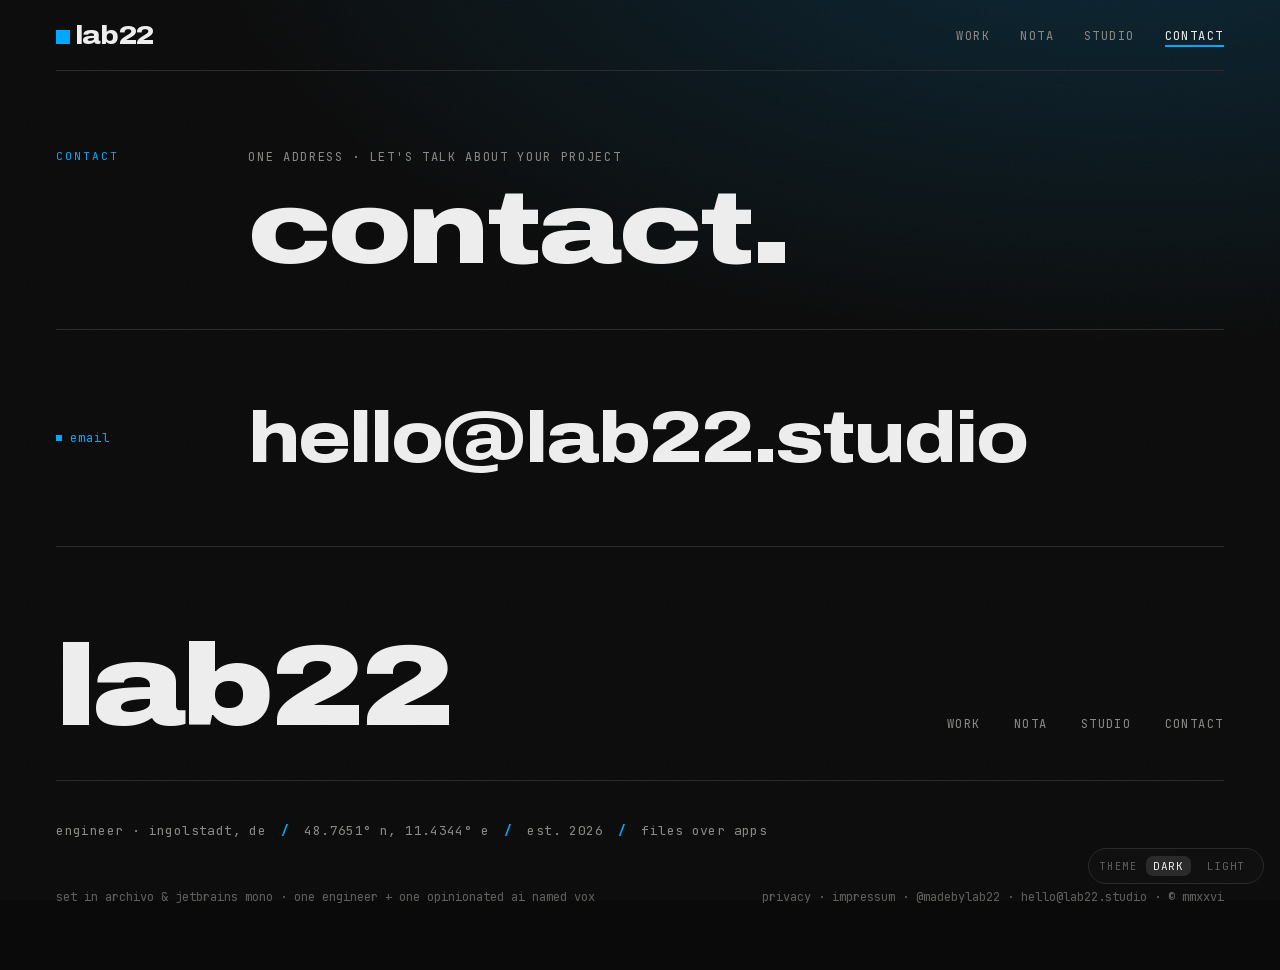
==== commit 769d34f4: "takedown: remove SINGULAR wallpapers (page, nav, sitemap, Product schema) Pausing the wallpaper line" ====
--- a/contact/index.html
+++ b/contact/index.html
@@ -5,6 +5,16 @@
 <meta name="viewport" content="width=device-width, initial-scale=1" />
 <title>contact — lab22</title>
 <meta name="description" content="contact lab22 — hello@lab22.studio" />
+<meta property="og:type" content="website" />
+<meta property="og:site_name" content="lab22" />
+<meta property="og:title" content="contact — lab22" />
+<meta property="og:description" content="contact lab22 — hello@lab22.studio" />
+<meta property="og:url" content="https://lab22.studio/contact/" />
+<meta property="og:image" content="https://lab22.studio/og-lab22.jpg" />
+<meta name="twitter:card" content="summary_large_image" />
+<meta name="twitter:title" content="contact — lab22" />
+<meta name="twitter:description" content="contact lab22 — hello@lab22.studio" />
+<meta name="twitter:image" content="https://lab22.studio/og-lab22.jpg" />
 <link rel="stylesheet" href="../styles.css" />
 <link rel="icon" href="/favicon.svg" type="image/svg+xml" />
 <link rel="icon" href="/favicon.ico" sizes="any" />
@@ -21,7 +31,6 @@
       <ul>
         <li><a href="../work/">work</a></li>
         <li><a href="../nota/">nota</a></li>
-        <li><a href="../wallpapers/">wallpapers</a></li>
         <li><a href="../studio/">studio</a></li>
         <li><a class="is-active" href="./" aria-current="page">contact</a></li>
       </ul>
@@ -46,7 +55,6 @@
         <nav class="banner-nav" aria-label="footer">
           <a href="../work/">work</a>
           <a href="../nota/">nota</a>
-          <a href="../wallpapers/">wallpapers</a>
           <a href="../studio/">studio</a>
           <a href="./">contact</a>
         </nav>
